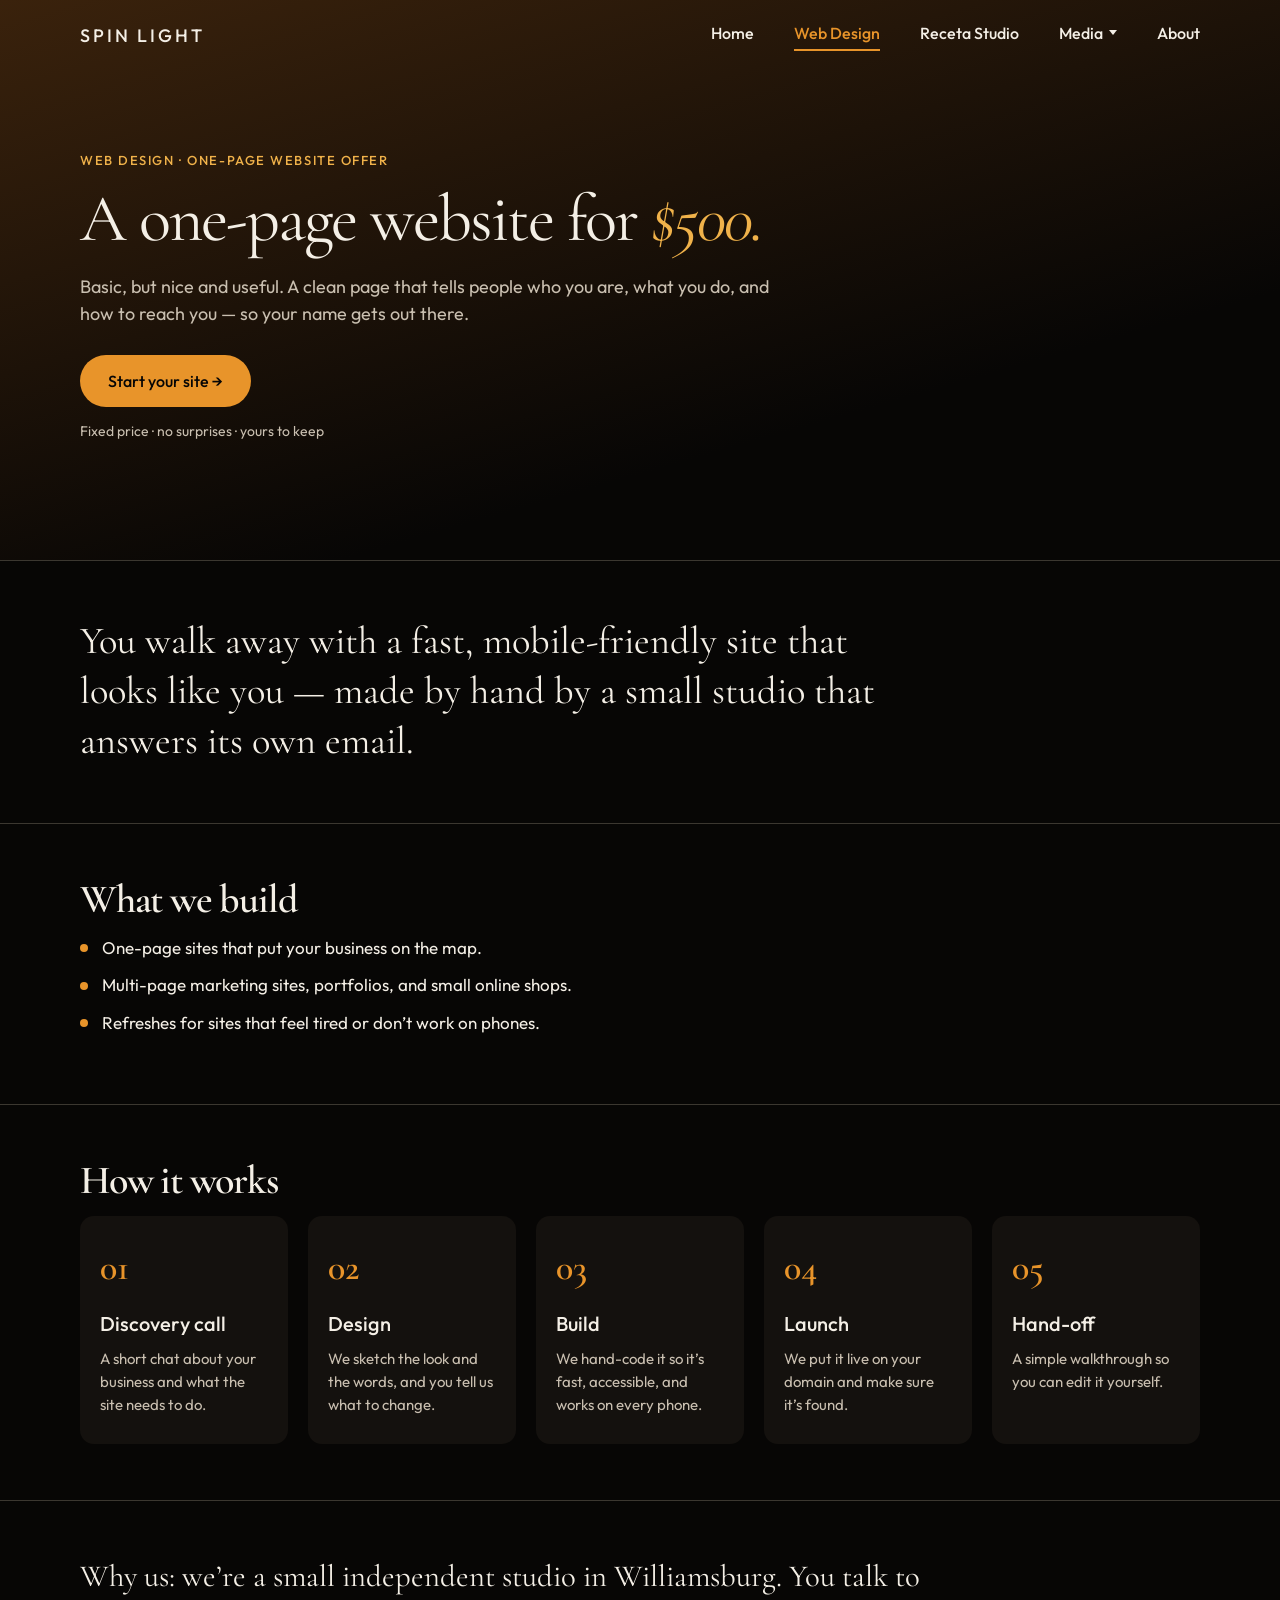
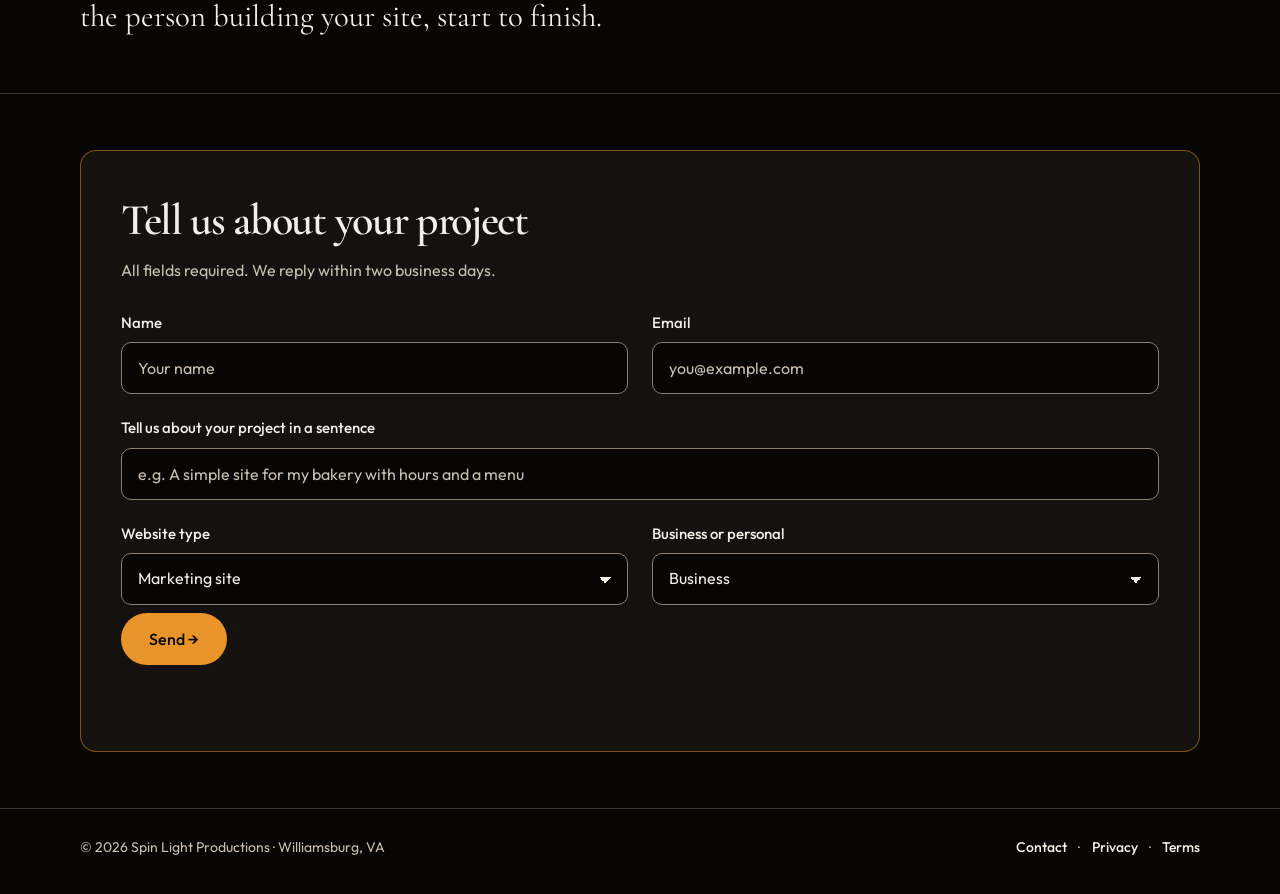
==== start-a-project/index.html @ 0a0a7798 "Redesign the public site from the homepage Figma frames. Home, About, and a new Web Design page foll" ====
<!DOCTYPE html>
<html lang="en">
<head>
  <meta charset="UTF-8">
  <meta name="viewport" content="width=device-width, initial-scale=1.0">
  <title>Web Design — Spin Light Productions</title>
  <meta name="description" content="A one-page website for $500. Basic, but nice and useful. Hand-made in Williamsburg.">
  <meta property="og:title" content="A one-page website for $500">
  <meta property="og:description" content="A clean page that tells people who you are, what you do, and how to reach you.">
  <meta property="og:image" content="https://spinlightproductions.com/assets/work/hero-stage.jpg">
  <link rel="icon" href="/assets/brand/mark.svg" type="image/svg+xml">
  <link rel="apple-touch-icon" href="/assets/brand/apple-touch-icon.png">
  <link rel="preconnect" href="https://fonts.googleapis.com">
  <link rel="preconnect" href="https://fonts.gstatic.com" crossorigin>
  <link href="https://fonts.googleapis.com/css2?family=Cormorant+Garamond:ital,wght@0,400;0,500;0,600;1,400;1,500&family=Outfit:wght@400;500;600&display=swap" rel="stylesheet">
  <link rel="stylesheet" href="/css/site.css?v=4">
</head>
<body>
  <a class="skip" href="#main">Skip to content</a>
  <header class="nav">
    <a class="brand" href="/">Spin Light</a>
    <button class="menu-btn" type="button" aria-expanded="false" aria-controls="nav-panel" aria-label="Open menu"><span></span></button>
    <nav id="nav-panel" class="nav-links" aria-label="Primary">
      <a href="/">Home</a>
      <a href="/start-a-project/" aria-current="page">Web Design</a>
      <a href="/receta.html">Receta Studio</a>
      <div class="nav-drop">
        <button class="nav-drop-btn" type="button" aria-expanded="false" aria-controls="media-menu">Media <span class="caret" aria-hidden="true"></span></button>
        <div id="media-menu" class="nav-menu" hidden>
          <a href="/mishe.html">Mishe Miller Cooking Show</a>
          <a href="/film.html">Star Spangled Adventures (animation)</a>
          <span class="nav-soon">More animation — coming soon</span>
        </div>
      </div>
      <a href="/about.html">About</a>
    </nav>
  </header>

  <main id="main">
    <section class="banner banner-tall">
      <div class="frame">
        <p class="eyebrow">Web design · One-page website offer</p>
        <h1>A one-page website for <em>$500.</em></h1>
        <p class="lede">Basic, but nice and useful. A clean page that tells people who you are, what you do, and how to reach you — so your name gets out there.</p>
        <p class="banner-cta"><a class="btn btn-lg btn-gold" href="#project-form">Start your site →</a></p>
        <p class="fine">Fixed price · no surprises · yours to keep</p>
      </div>
    </section>

    <section class="block">
      <div class="frame">
        <p class="statement">You walk away with a fast, mobile-friendly site that looks like you — made by hand by a small studio that answers its own email.</p>
      </div>
    </section>

    <section class="block">
      <div class="frame">
        <h2>What we build</h2>
        <ul class="gold-list">
          <li>One-page sites that put your business on the map.</li>
          <li>Multi-page marketing sites, portfolios, and small online shops.</li>
          <li>Refreshes for sites that feel tired or don’t work on phones.</li>
        </ul>
      </div>
    </section>

    <section class="block">
      <div class="frame">
        <h2>How it works</h2>
        <div class="steps">
          <article class="step">
            <p class="num">01</p>
            <h3>Discovery call</h3>
            <p>A short chat about your business and what the site needs to do.</p>
          </article>
          <article class="step">
            <p class="num">02</p>
            <h3>Design</h3>
            <p>We sketch the look and the words, and you tell us what to change.</p>
          </article>
          <article class="step">
            <p class="num">03</p>
            <h3>Build</h3>
            <p>We hand-code it so it’s fast, accessible, and works on every phone.</p>
          </article>
          <article class="step">
            <p class="num">04</p>
            <h3>Launch</h3>
            <p>We put it live on your domain and make sure it’s found.</p>
          </article>
          <article class="step">
            <p class="num">05</p>
            <h3>Hand-off</h3>
            <p>A simple walkthrough so you can edit it yourself.</p>
          </article>
        </div>
      </div>
    </section>

    <section class="block">
      <div class="frame">
        <p class="why">Why us: we’re a small independent studio in Williamsburg. You talk to the person building your site, start to finish.</p>
      </div>
    </section>

    <section class="block">
      <div class="frame">
        <form class="form-card" id="project-form" action="mailto:james.miller@spinlightproductions.com" method="post" enctype="text/plain">
          <h2>Tell us about your project</h2>
          <p class="hint">All fields required. We reply within two business days.</p>
          <div class="form-grid">
            <div class="field">
              <label for="name">Name</label>
              <input id="name" name="name" type="text" autocomplete="name" placeholder="Your name" required>
            </div>
            <div class="field">
              <label for="email">Email</label>
              <input id="email" name="email" type="email" autocomplete="email" placeholder="you@example.com" required>
            </div>
            <div class="field field-wide">
              <label for="project">Tell us about your project in a sentence</label>
              <input id="project" name="project" type="text" placeholder="e.g. A simple site for my bakery with hours and a menu" required>
            </div>
            <div class="field">
              <label for="website-type">Website type</label>
              <select id="website-type" name="website_type" required>
                <option value="Marketing site" selected>Marketing site</option>
                <option value="Portfolio">Portfolio</option>
                <option value="E-commerce">E-commerce</option>
                <option value="Other">Other</option>
              </select>
            </div>
            <div class="field">
              <label for="audience">Business or personal</label>
              <select id="audience" name="audience" required>
                <option value="Business" selected>Business</option>
                <option value="Personal">Personal</option>
              </select>
            </div>
          </div>
          <div class="form-actions">
            <button class="btn btn-lg btn-gold" type="submit">Send →</button>
          </div>
          <p class="form-status" id="form-status" role="status"></p>
        </form>
      </div>
    </section>
  </main>

  <footer class="site-footer">
    <div class="frame row">
      <p>© 2026 Spin Light Productions · Williamsburg, VA</p>
      <p class="legal-links"><a href="mailto:james.miller@spinlightproductions.com">Contact</a><span aria-hidden="true">·</span><a href="/privacy.html">Privacy</a><span aria-hidden="true">·</span><a href="/terms.html">Terms</a></p>
    </div>
  </footer>
  <script src="/js/site.js"></script>
</body>
</html>
---- css/site.css ----
:root {
  --bg: #070605;
  --bg-2: #100e0c;
  --bg-3: #181410;
  --ink: #f4efe6;
  --ink-soft: #c9bfb0;
  --ink-faint: #8a7f72;
  --gold: #e8942a;
  --gold-2: #f0b24a;
  --gold-dim: rgba(232, 148, 42, 0.16);
  --rule: rgba(244, 239, 230, 0.12);
  --receta: #6b4c8a;
  --font-display: "Cormorant Garamond", Georgia, serif;
  --font-body: "Outfit", "Segoe UI", sans-serif;
  --font-mark: "Oswald", Impact, sans-serif;
  --wrap: 1180px;
  --nav-h: 72px;
  --ease: cubic-bezier(0.22, 1, 0.36, 1);
  --radius: 18px;
}

*,
*::before,
*::after { box-sizing: border-box; }

html {
  scroll-behavior: smooth;
  background: var(--bg);
  color: var(--ink);
  overflow-x: hidden;
}

html, body { min-height: 100%; min-height: 100dvh; }

body {
  margin: 0;
  font-family: var(--font-body);
  font-size: 17px;
  line-height: 1.55;
  background: var(--bg);
  color: var(--ink);
  text-rendering: optimizeLegibility;
  -webkit-font-smoothing: antialiased;
}

body.nav-open { overflow: hidden; }

img { max-width: 100%; display: block; }
.tile img.cover { background: var(--bg-3); }
.cover-show { object-position: 55% 28%; }
a { color: inherit; }
button { font: inherit; cursor: pointer; background: none; border: 0; color: inherit; }

::selection {
  background: var(--gold);
  color: #1a1208;
}

.skip {
  position: absolute;
  left: 12px;
  top: 12px;
  z-index: 80;
  padding: 8px 12px;
  background: var(--ink);
  color: var(--bg);
  border-radius: 8px;
  transform: translateY(-140%);
}
.skip:focus { transform: none; }

.wrap {
  width: min(100%, calc(var(--wrap) + 48px));
  margin-inline: auto;
  padding-inline: 24px;
}

/* Nav */
.nav {
  position: sticky;
  top: 0;
  z-index: 50;
  display: flex;
  align-items: center;
  justify-content: space-between;
  gap: 16px;
  min-height: calc(var(--nav-h) + env(safe-area-inset-top, 0px));
  padding: env(safe-area-inset-top, 0px) 20px 0;
  background: transparent;
  transition: background 0.3s var(--ease);
}
.nav.is-scrolled {
  background: rgba(7, 6, 5, 0.92);
  backdrop-filter: blur(16px);
  border-bottom: 1px solid var(--rule);
}

.brand {
  display: inline-flex;
  align-items: center;
  min-height: 44px;
  font-family: var(--font-body);
  font-weight: 500;
  font-size: 18px;
  letter-spacing: 0.16em;
  text-transform: uppercase;
  color: var(--ink);
  text-decoration: none;
}
.brand .mark {
  width: 36px;
  height: 36px;
  display: block;
}
.wordmark {
  font-family: var(--font-mark);
  font-weight: 500;
  font-size: 0.95rem;
  letter-spacing: 0.18em;
  text-transform: uppercase;
}

.nav-links {
  display: flex;
  align-items: center;
  gap: 40px;
  font-size: 16px;
  font-weight: 500;
  letter-spacing: 0;
}
.nav-links a {
  text-decoration: none;
  color: var(--ink);
  border-bottom: 2px solid transparent;
  padding-bottom: 4px;
  transition: color 0.15s, border-color 0.15s;
}
.nav-links > a:hover { color: var(--gold); }
.nav-links > a[aria-current="page"] {
  color: var(--gold);
  border-bottom-color: var(--gold);
}

.menu-btn {
  display: none;
  width: 44px;
  height: 44px;
  position: relative;
  border-radius: 10px;
  background: rgba(7, 6, 5, 0.4);
  border: 1px solid var(--rule);
}
.menu-btn span,
.menu-btn span::before,
.menu-btn span::after {
  content: "";
  position: absolute;
  left: 12px;
  right: 12px;
  height: 2px;
  background: var(--ink);
  transition: transform 0.2s var(--ease), opacity 0.2s;
}
.menu-btn span { top: 50%; }
.menu-btn span::before { top: -7px; }
.menu-btn span::after { top: 7px; }
.nav.is-open .menu-btn span { background: transparent; }
.nav.is-open .menu-btn span::before { transform: translateY(7px) rotate(45deg); }
.nav.is-open .menu-btn span::after { transform: translateY(-7px) rotate(-45deg); }

/* Hero */
.hero {
  position: relative;
  min-height: 100svh;
  min-height: 100dvh;
  display: grid;
  align-items: end;
  margin-top: calc(var(--nav-h) * -1);
  padding: calc(var(--nav-h) + 2rem) 0 4.5rem;
}
.hero-media {
  position: absolute;
  inset: 0;
  z-index: 0;
  overflow: hidden;
}
.hero-media img {
  width: 100%;
  height: 100%;
  object-fit: cover;
}
.hero-media img.cover-show { object-position: 78% 28%; }
.hero::after {
  content: "";
  position: absolute;
  inset: 0;
  background:
    linear-gradient(to top, rgba(7, 6, 5, 0.92) 0%, rgba(7, 6, 5, 0.35) 42%, rgba(7, 6, 5, 0.25) 100%),
    radial-gradient(ellipse 70% 50% at 50% 40%, transparent, rgba(7, 6, 5, 0.45));
  z-index: 1;
}
.hero-copy {
  position: relative;
  z-index: 2;
  text-shadow: 0 12px 40px rgba(7, 6, 5, 0.55);
}

/* Show / Film: photo sits beside the type so the subject stays visible */
.hero-split {
  min-height: 100svh;
  min-height: 100dvh;
  display: grid;
  grid-template-columns: minmax(18rem, 0.82fr) minmax(0, 1.18fr);
  align-items: stretch;
  padding: 0;
}
.hero-split::after { content: none; }
.hero-split .hero-media {
  position: relative;
  inset: auto;
  grid-column: 2;
  grid-row: 1;
  min-height: 100%;
}
.hero-split .hero-copy {
  grid-column: 1;
  grid-row: 1;
  display: flex;
  flex-direction: column;
  justify-content: flex-end;
  padding: calc(var(--nav-h) + 3rem) 2.2rem 3.4rem 0;
  background: var(--bg);
  text-shadow: none;
}
.hero-split .hero-media img {
  object-fit: cover;
  object-position: 78% 28%;
}
.hero-split.hero-film .hero-media img {
  object-position: 52% 42%;
}
.eyebrow {
  font-size: 0.72rem;
  font-weight: 500;
  letter-spacing: 0.22em;
  text-transform: uppercase;
  color: var(--gold-2);
  margin: 0 0 1.1rem;
}
h1, h2, .display {
  font-family: var(--font-display);
  font-weight: 500;
  letter-spacing: -0.03em;
  line-height: 0.98;
  margin: 0;
}
h1 {
  font-size: clamp(3.1rem, 8vw, 6.4rem);
  max-width: 14ch;
}
h1 em {
  font-style: italic;
  font-weight: 400;
  color: var(--gold-2);
}
.lede {
  margin: 1.4rem 0 0;
  font-size: clamp(1.05rem, 2vw, 1.28rem);
  color: var(--ink-soft);
  max-width: 36rem;
  line-height: 1.5;
}

.hero-page {
  min-height: 72svh;
  padding-bottom: 3.5rem;
}

/* Sections */
.section {
  padding: 5.5rem 0;
  scroll-margin-top: 5rem;
}
.section-head {
  display: flex;
  justify-content: space-between;
  align-items: baseline;
  gap: 1rem;
  margin-bottom: 1.75rem;
}
.section-head h2 {
  font-size: clamp(2rem, 4vw, 3rem);
}
.kicker {
  color: var(--ink-faint);
  font-size: 0.85rem;
  letter-spacing: 0.14em;
  text-transform: uppercase;
}

/* Work grid */
.work {
  display: grid;
  grid-template-columns: 1.35fr 1fr;
  grid-template-rows: 1fr 1fr;
  gap: 12px;
  min-height: 82vh;
}
.tile {
  position: relative;
  display: flex;
  flex-direction: column;
  justify-content: flex-end;
  overflow: hidden;
  border-radius: var(--radius);
  min-height: 280px;
  text-decoration: none;
  color: var(--ink);
  isolation: isolate;
}
.tile-receta {
  grid-row: 1 / 3;
  min-height: 100%;
  display: block;
}
.tile img.cover {
  position: absolute;
  inset: 0;
  width: 100%;
  height: 100%;
  object-fit: cover;
  z-index: 0;
  transition: transform 0.8s var(--ease);
}
.tile:hover img.cover { transform: scale(1.05); }
.tile::after {
  content: "";
  position: absolute;
  inset: 0;
  z-index: 1;
  background: linear-gradient(to top, rgba(7, 6, 5, 0.92) 0%, rgba(7, 6, 5, 0.2) 55%, rgba(7, 6, 5, 0.08) 100%);
}
.tile-main {
  position: absolute;
  inset: 0;
  z-index: 2;
  display: flex;
  flex-direction: column;
  justify-content: flex-end;
  text-decoration: none;
  color: inherit;
}
.tile-body {
  position: relative;
  z-index: 2;
  padding: 1.6rem 1.5rem 1.4rem;
}
.tile-receta .tile-body { padding-bottom: 4.6rem; }
.tile-receta .tile-stores {
  position: absolute;
  left: 1.5rem;
  right: 1.5rem;
  bottom: 1.25rem;
  z-index: 3;
}
.tile h3 {
  font-family: var(--font-display);
  font-size: clamp(1.6rem, 3vw, 2.4rem);
  font-weight: 500;
  margin: 0 0 0.35rem;
  letter-spacing: -0.02em;
  line-height: 1.05;
}
.tile p {
  margin: 0;
  color: var(--ink-soft);
  font-size: 0.98rem;
  max-width: 34ch;
}
.live {
  display: inline-flex;
  align-items: center;
  gap: 0.4rem;
  font-size: 0.7rem;
  letter-spacing: 0.16em;
  text-transform: uppercase;
  color: var(--gold-2);
  margin-bottom: 0.55rem;
}
.live::before {
  content: "";
  width: 7px;
  height: 7px;
  border-radius: 50%;
  background: #5ad07a;
  box-shadow: 0 0 0 4px rgba(90, 208, 122, 0.18);
}

.tile-stores {
  display: flex;
  flex-wrap: wrap;
  gap: 8px;
  margin-top: 1rem;
}

/* Store badges */
.store-row {
  display: flex;
  flex-wrap: wrap;
  align-items: center;
  gap: 10px;
}
.store-badge {
  display: inline-flex;
  line-height: 0;
  border-radius: 8px;
  overflow: hidden;
  text-decoration: none;
}
.store-badge img {
  height: 40px;
  width: auto;
}
.store-badge:focus-visible {
  outline: 2px solid var(--gold);
  outline-offset: 4px;
}

/* Split band */
.band {
  display: grid;
  grid-template-columns: 1.1fr 0.9fr;
  gap: 0;
  min-height: 70vh;
  background: var(--bg-2);
}
.band-media { min-height: 420px; }
.band-media img {
  width: 100%;
  height: 100%;
  object-fit: cover;
}
.band-copy {
  display: flex;
  flex-direction: column;
  justify-content: center;
  padding: 4rem 3.5rem;
}
.band-copy h2 {
  font-size: clamp(2.2rem, 4.4vw, 3.6rem);
  margin-bottom: 1rem;
}
.band-copy p {
  color: var(--ink-soft);
  max-width: 38rem;
  margin: 0 0 1rem;
}
.band-copy p:last-child { margin-bottom: 0; }

/* Interior pages */
.prose {
  max-width: 40rem;
}
.prose p {
  color: var(--ink-soft);
  margin: 0 0 1.1rem;
}
.links a {
  color: var(--gold-2);
  text-decoration: none;
  border-bottom: 1px solid rgba(240, 178, 74, 0.35);
}
.links a:hover { border-bottom-color: var(--gold-2); }

.feature-list {
  display: grid;
  gap: 1.5rem;
  margin: 2.5rem 0 0;
}
.feature {
  display: grid;
  grid-template-columns: minmax(0, 0.9fr) minmax(0, 1.1fr);
  gap: 2rem;
  align-items: center;
  padding: 1.5rem 0;
  border-top: 1px solid var(--rule);
}
.feature:last-child { border-bottom: 1px solid var(--rule); }
.feature h3 {
  font-family: var(--font-display);
  font-size: 1.8rem;
  margin: 0 0 0.4rem;
}
.feature p { margin: 0; color: var(--ink-soft); }
.phone {
  justify-self: center;
  width: min(280px, 100%);
  border-radius: 28px;
  overflow: hidden;
  border: 1px solid var(--rule);
  background: #1a1220;
  box-shadow: 0 24px 60px rgba(0, 0, 0, 0.45);
}
.phone img { width: 100%; }

.cta-panel {
  margin-top: 3.5rem;
  padding: 2.2rem;
  border-radius: var(--radius);
  background:
    radial-gradient(ellipse at 0% 0%, rgba(107, 76, 138, 0.35), transparent 55%),
    var(--bg-3);
  border: 1px solid var(--rule);
}
.cta-panel h2 {
  font-size: clamp(2rem, 4vw, 2.8rem);
  margin-bottom: 0.6rem;
}
.cta-panel p {
  color: var(--ink-soft);
  margin: 0 0 1.2rem;
}
.web-link {
  display: inline-block;
  margin-top: 0.9rem;
  color: var(--gold-2);
  text-decoration: none;
  font-weight: 500;
  border-bottom: 1px solid rgba(240, 178, 74, 0.4);
}
.web-link:hover { border-bottom-color: var(--gold-2); }

.stills {
  display: grid;
  grid-template-columns: 1fr 1fr;
  gap: 12px;
  margin: 2.4rem 0 0;
}
.stills figure { margin: 0; }
.stills img {
  width: 100%;
  height: 240px;
  object-fit: cover;
  border-radius: 14px;
  background: var(--bg-3);
}
.stills figcaption {
  font-size: 0.78rem;
  color: var(--ink-faint);
  margin-top: 0.45rem;
  letter-spacing: 0.04em;
}

.credits {
  display: grid;
  grid-template-columns: 1fr 1fr;
  gap: 1rem 2rem;
  margin: 2rem 0 0;
}
.credit dt {
  font-size: 0.72rem;
  letter-spacing: 0.16em;
  text-transform: uppercase;
  color: var(--ink-faint);
  margin: 0 0 0.2rem;
}
.credit dd { margin: 0; font-size: 1.05rem; }

.socials {
  display: flex;
  flex-wrap: wrap;
  gap: 0.9rem 1.4rem;
  margin-top: 1.4rem;
}
.socials a {
  color: var(--gold-2);
  text-decoration: none;
}

/* Legal */
.legal-wrap {
  width: min(760px, calc(100% - 40px));
  margin: 0 auto;
  padding: 2.5rem 0 5rem;
}
.legal-wrap h1 {
  font-size: clamp(2.2rem, 5vw, 3.2rem);
  max-width: none;
  margin-bottom: 0.8rem;
}
.legal-wrap h2 {
  font-family: var(--font-display);
  font-size: 1.55rem;
  margin: 2.2rem 0 0.6rem;
}
.legal-wrap h3 {
  font-family: var(--font-body);
  font-size: 1.05rem;
  margin: 1.3rem 0 0.4rem;
}
.legal-wrap p, .legal-wrap li { color: var(--ink-soft); }
.legal-wrap a { color: var(--gold-2); }
.legal-wrap ul { padding-left: 1.2rem; }

/* Footer */
.site-footer {
  padding: 28px 0 36px;
  border-top: 1px solid rgba(138, 127, 114, 0.4);
  font-size: 14px;
  color: var(--ink-soft);
}
.site-footer .row {
  display: flex;
  justify-content: space-between;
  gap: 1.5rem;
  flex-wrap: wrap;
  align-items: flex-start;
}
.site-footer a {
  color: var(--ink);
  font-weight: 500;
  text-decoration: none;
}
.site-footer a:hover { color: var(--gold); }
.site-footer p { margin: 0; }
.legal-links { display: flex; gap: 1.1rem; flex-wrap: wrap; align-items: center; }
.site-footer .legal-links { gap: 0.7rem; }
.meta {
  color: var(--ink-faint);
  font-size: 0.8rem;
  margin-top: 0.35rem;
}

@media (prefers-reduced-motion: reduce) {
  html { scroll-behavior: auto; }
  .tile img.cover { transition: none; }
}

@media (max-width: 860px) {
  .menu-btn { display: block; }
  .nav-links {
    position: fixed;
    inset: 0;
    flex-direction: column;
    justify-content: center;
    gap: 1.6rem;
    font-size: 1.4rem;
    font-family: var(--font-display);
    background: #070605;
    opacity: 0;
    visibility: hidden;
    pointer-events: none;
    transition: opacity 0.25s;
  }
  .nav.is-open .nav-links {
    opacity: 1;
    visibility: visible;
    pointer-events: auto;
  }
  .work {
    grid-template-columns: 1fr;
    grid-template-rows: none;
    min-height: 0;
  }
  .tile-receta { grid-row: auto; min-height: 520px; }
  .band { grid-template-columns: 1fr; }
  .band-copy { padding: 2.4rem 1.4rem 3rem; }
  .feature { grid-template-columns: 1fr; }
  .feature .phone { order: -1; }
  .credits { grid-template-columns: 1fr; }
  .stills { grid-template-columns: 1fr; }
  .stills img { height: 200px; }
  .nav { padding-inline: 16px; }
  .hero, .hero-page { padding-bottom: 3.25rem; }
  .hero-split {
    grid-template-columns: 1fr;
    min-height: 0;
  }
  .hero-split .hero-media {
    grid-column: 1;
    grid-row: 1;
    min-height: 56vh;
    margin-top: var(--nav-h);
  }
  .hero-split .hero-copy {
    grid-column: 1;
    grid-row: 2;
    padding: 1.8rem 0 2.6rem;
  }
  .wrap { padding-inline: 18px; }
  .lede { max-width: none; }
}

@media (max-width: 520px) {
  .tile { min-height: 340px; }
  .tile-receta { min-height: 440px; }
  h1 { font-size: clamp(2.6rem, 12vw, 3.4rem); }
}

/* Homepage redesign */
:focus-visible {
  outline: 2px solid var(--gold);
  outline-offset: 2px;
}

.frame {
  width: min(1280px, calc(100% - 40px));
  margin-inline: auto;
}

.nav-drop { position: relative; }
.nav-drop-btn {
  display: inline-flex;
  align-items: center;
  gap: 6px;
  margin: 0;
  padding: 0 0 4px;
  border: 0;
  border-bottom: 2px solid transparent;
  background: none;
  color: var(--ink);
  font: inherit;
  font-weight: 500;
  letter-spacing: 0;
  border-radius: 2px;
}
.nav-drop-btn:hover,
.nav-drop.is-open .nav-drop-btn,
.nav-drop.is-section .nav-drop-btn { color: var(--gold); }
.nav-drop.is-section .nav-drop-btn { border-bottom-color: var(--gold); }
.caret {
  width: 0;
  height: 0;
  border-left: 4px solid transparent;
  border-right: 4px solid transparent;
  border-top: 5px solid currentColor;
}
.nav-drop.is-open .caret {
  border-top: 0;
  border-bottom: 5px solid currentColor;
}
.nav-menu {
  position: absolute;
  top: calc(100% + 14px);
  left: 0;
  z-index: 60;
  display: flex;
  flex-direction: column;
  gap: 2px;
  width: 300px;
  padding: 8px;
  background: #14110e;
  border: 1px solid rgba(138, 127, 114, 0.5);
  border-radius: 12px;
}
.nav-menu[hidden] { display: none; }
.nav-menu a,
.nav-soon {
  display: block;
  padding: 12px 14px;
  border: 0;
  border-radius: 8px;
  color: var(--ink);
  font-size: 15px;
  font-weight: 400;
  letter-spacing: 0;
  text-align: left;
}
.nav-soon { color: var(--ink-faint); }
.nav-menu a:hover { color: var(--gold); }
.nav-menu a[aria-current="page"] {
  color: var(--gold);
  border-bottom-color: transparent;
}

.home-hero,
.banner {
  position: relative;
  margin-top: calc(-1 * (var(--nav-h) + env(safe-area-inset-top, 0px)));
}
.home-hero {
  display: flex;
  align-items: flex-end;
  min-height: 480px;
  padding: 150px 0 56px;
  overflow: hidden;
}
.home-hero .hero-photo,
.home-hero .hero-scrim {
  position: absolute;
  inset: 0;
  width: 100%;
  height: 100%;
}
.home-hero .hero-photo { object-fit: cover; object-position: center center; }
.home-hero .hero-scrim {
  background: linear-gradient(to bottom, rgba(7, 6, 5, 0.55), #070605);
}
.home-hero .frame,
.banner .frame { position: relative; z-index: 1; }
.home-hero .eyebrow,
.banner .eyebrow {
  margin: 0;
  font-size: 13px;
  letter-spacing: 0.12em;
}
.home-hero h1,
.banner h1 {
  max-width: 1000px;
  margin: 12px 0 16px;
  font-weight: 400;
  font-size: clamp(44px, 5.2vw, 76px);
  line-height: 1.12;
}
.home-hero .lede,
.banner .lede {
  max-width: 720px;
  margin: 0;
  color: var(--ink-soft);
  font-size: 18px;
}

.offers {
  display: grid;
  grid-template-columns: repeat(3, minmax(0, 1fr));
  gap: 24px;
  margin-top: 32px;
}
.offer {
  display: flex;
  flex-direction: column;
  align-items: flex-start;
  gap: 14px;
  min-height: 300px;
  padding: 36px 28px 28px;
  background: #14110e;
  border: 1px solid var(--gold);
  border-radius: 16px;
  color: inherit;
  text-decoration: none;
}
.offer-purple { border-color: #6b4c8a; }
.offer h2,
.plain-card h2 {
  margin: 0;
  font-family: var(--font-display);
  font-weight: 600;
  font-size: 38px;
  line-height: 1.15;
}
.offer p {
  margin: 0;
  max-width: 34ch;
  color: var(--ink-soft);
  font-size: 17px;
}
.pill,
.btn {
  display: inline-flex;
  align-items: center;
  justify-content: center;
  min-height: 44px;
  padding: 0 22px;
  border: 0;
  border-radius: 22px;
  background: var(--gold);
  color: var(--bg);
  font: inherit;
  font-size: 16px;
  font-weight: 500;
  line-height: 1;
  text-decoration: none;
  cursor: pointer;
}
.pill-lg,
.btn-lg { min-height: 52px; padding: 0 28px; border-radius: 26px; }
.offer .pill { margin-top: auto; }
.offer-purple .pill { background: #6b4c8a; color: var(--ink); }
.offer:hover,
.offer:focus-visible,
.plain-card:hover { background: #1b1713; }
.offer-gold:hover,
.offer-gold:focus-visible { box-shadow: inset 0 0 0 1px var(--gold); }
.offer-purple:hover,
.offer-purple:focus-visible { box-shadow: inset 0 0 0 1px #6b4c8a; }
.offer-gold:hover .pill,
.offer-gold:focus-visible .pill,
.btn-gold:hover { background: #f0a440; }
.offer-purple:hover .pill,
.offer-purple:focus-visible .pill { background: #7a5a9c; }

.studio {
  margin-top: 80px;
  padding: 40px 0 72px;
  border-top: 1px solid rgba(138, 127, 114, 0.4);
}
.studio h2,
.block h2,
.contact-block h2 {
  margin: 0 0 16px;
  font-size: clamp(32px, 4vw, 48px);
}
.studio h2 { font-weight: 400; }
.block h2,
.contact-block h2,
.form-card h2 { font-weight: 600; }
.studio p {
  max-width: 62ch;
  margin: 0;
  color: var(--ink-soft);
  font-size: 17px;
}

.banner {
  min-height: 440px;
  padding: 150px 0 72px;
  background: linear-gradient(167deg, #3a220c 0%, #070605 71%);
}
.banner-tall {
  min-height: 560px;
  background: linear-gradient(164deg, #3a220c 0%, #070605 71%);
}
.fine {
  margin: 14px 0 0;
  color: var(--ink-soft);
  font-size: 14px;
}
.block {
  padding: 56px 0;
  border-top: 1px solid rgba(138, 127, 114, 0.4);
}
.block h2 { font-size: 40px; }
.form-card h2 { font-size: 44px; }
.contact-block h2 { font-size: 40px; }
.statement,
.why {
  margin: 0;
  font-family: var(--font-display);
  font-weight: 400;
  line-height: 1.3;
}
.statement { max-width: 22em; font-size: clamp(28px, 3vw, 40px); }
.why { max-width: 28em; font-size: clamp(24px, 2.4vw, 32px); }
.gold-list {
  margin: 8px 0 0;
  padding: 0;
  list-style: none;
}
.gold-list li {
  position: relative;
  margin: 0.7rem 0;
  padding-left: 22px;
  color: var(--ink);
}
.gold-list li::before {
  content: "";
  position: absolute;
  left: 0;
  top: 0.55em;
  width: 8px;
  height: 8px;
  border-radius: 50%;
  background: var(--gold);
}
.steps {
  display: grid;
  grid-template-columns: repeat(5, minmax(0, 1fr));
  gap: 20px;
}
.step {
  min-height: 220px;
  padding: 24px 20px 28px;
  background: #14110e;
  border-radius: 14px;
}
.step .num {
  margin: 0 0 12px;
  font-family: var(--font-display);
  font-weight: 600;
  font-size: 36px;
  color: var(--gold);
}
.step h3 {
  margin: 0 0 8px;
  font-family: var(--font-body);
  font-weight: 500;
  font-size: 20px;
}
.step p { margin: 0; color: var(--ink-soft); font-size: 15px; }

#project-form { scroll-margin-top: 96px; }
.form-card {
  padding: 48px 40px;
  background: #14110e;
  border: 1px solid rgba(232, 148, 42, 0.5);
  border-radius: 16px;
}
.form-card h2 { margin-top: 0; }
.hint { margin: 0 0 28px; color: var(--ink-soft); font-size: 16px; }
.form-grid {
  display: grid;
  grid-template-columns: 1fr 1fr;
  gap: 22px 24px;
}
.field-wide { grid-column: 1 / -1; }
.field label {
  display: block;
  margin-bottom: 8px;
  font-size: 15px;
  font-weight: 500;
}
.field input,
.field select {
  width: 100%;
  height: 52px;
  padding: 0 16px;
  border: 1px solid var(--ink-faint);
  border-radius: 10px;
  background: var(--bg);
  color: var(--ink);
  font: inherit;
  font-size: 16px;
}
.field input::placeholder { color: var(--ink-soft); }
.field select {
  appearance: none;
  padding-right: 42px;
  background-image:
    linear-gradient(45deg, transparent 50%, var(--ink) 50%),
    linear-gradient(135deg, var(--ink) 50%, transparent 50%);
  background-position: calc(100% - 22px) 23px, calc(100% - 16px) 23px;
  background-size: 6px 6px, 6px 6px;
  background-repeat: no-repeat;
}
.field input:focus-visible,
.field select:focus-visible { border: 2px solid var(--gold); }
.form-actions { margin-top: 8px; }
.form-status { min-height: 1.4em; margin: 14px 0 0; color: var(--ink-soft); }

.offerings {
  display: grid;
  grid-template-columns: repeat(4, minmax(0, 1fr));
  gap: 24px;
}
.plain-card {
  display: flex;
  flex-direction: column;
  min-height: 240px;
  padding: 32px 28px;
  background: #14110e;
  border: 1px solid var(--gold);
  border-radius: 16px;
}
.plain-card.purple { border-color: #6b4c8a; }
.plain-card h2 { font-size: 30px; }
.plain-card p {
  margin: auto 0 0;
  padding-top: 28px;
  color: var(--ink-soft);
  font-size: 17px;
}
.about-body { padding: 72px 0 24px; }
.about-body .offerings { margin-top: 40px; }
.banner-cta { margin: 28px 0 0; }
.contact-block {
  padding: 56px 0 72px;
  border-top: 1px solid rgba(138, 127, 114, 0.4);
}
.address {
  margin: 0 0 18px;
  color: var(--ink-soft);
  font-size: 17px;
  line-height: 1.45;
}
.email-link {
  color: var(--gold);
  font-size: 18px;
  font-weight: 500;
  text-decoration: none;
}
.email-link:hover { color: #f0a440; }
.contact-block .btn { margin-top: 28px; }

@media (min-width: 1200px) {
  .nav { padding-inline: max(80px, calc((100% - 1280px) / 2)); }
  .frame { width: min(1280px, calc(100% - 160px)); }
}

@media (max-width: 1000px) {
  .steps { grid-template-columns: repeat(2, minmax(0, 1fr)); }
  .offerings { grid-template-columns: 1fr 1fr; }
}

@media (max-width: 860px) {
  .brand { font-size: 16px; }
  .nav { padding-inline: 20px; }
  .menu-btn { z-index: 70; }
  .nav-links {
    align-items: flex-start;
    justify-content: flex-start;
    gap: 22px;
    padding: 104px 20px 48px;
    overflow: auto;
    font-family: var(--font-body);
    font-size: 18px;
    font-weight: 500;
  }
  .nav-drop { width: 100%; }
  .nav-menu {
    position: static;
    width: 100%;
    margin-top: 8px;
    background: transparent;
    border: 0;
    padding: 0 0 0 8px;
  }
  .home-hero {
    min-height: 380px;
    padding: 110px 0 28px;
  }
  .home-hero .eyebrow,
  .banner .eyebrow { font-size: 11px; }
  .home-hero h1,
  .banner h1 { font-size: 44px; }
  .home-hero .lede { font-size: 15px; }
  .offers { grid-template-columns: 1fr; gap: 16px; margin-top: 20px; }
  .offer { min-height: 200px; padding: 24px 28px; }
  .offer h2 { font-size: 30px; }
  .offer p { font-size: 15px; }
  .studio { margin-top: 40px; }
  .studio h2 { font-size: 32px; }
  .site-footer .row { flex-direction: column; align-items: flex-start; gap: 12px; }
  .banner { min-height: 0; padding-top: 120px; }
}

@media (max-width: 720px) {
  .form-grid { grid-template-columns: 1fr; }
  .form-card { padding: 28px 20px; }
  .offerings { grid-template-columns: 1fr; }
}
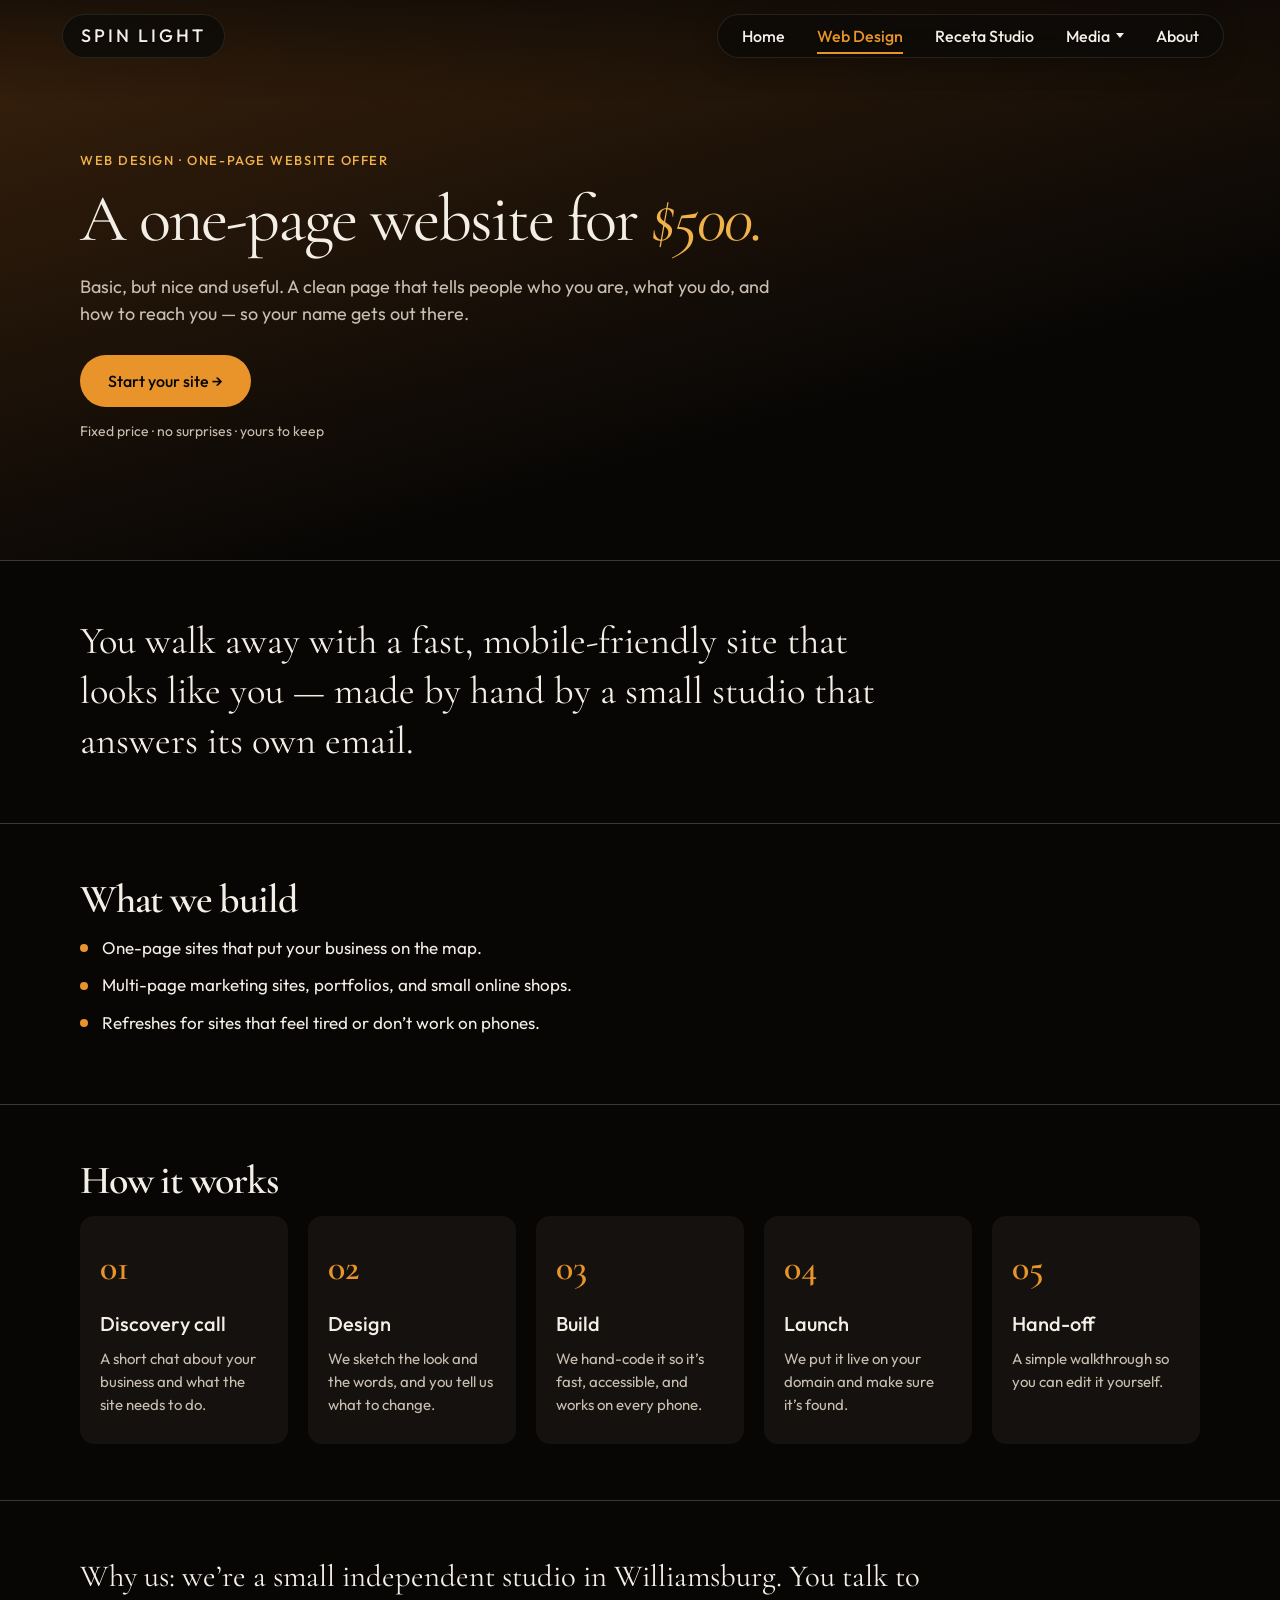
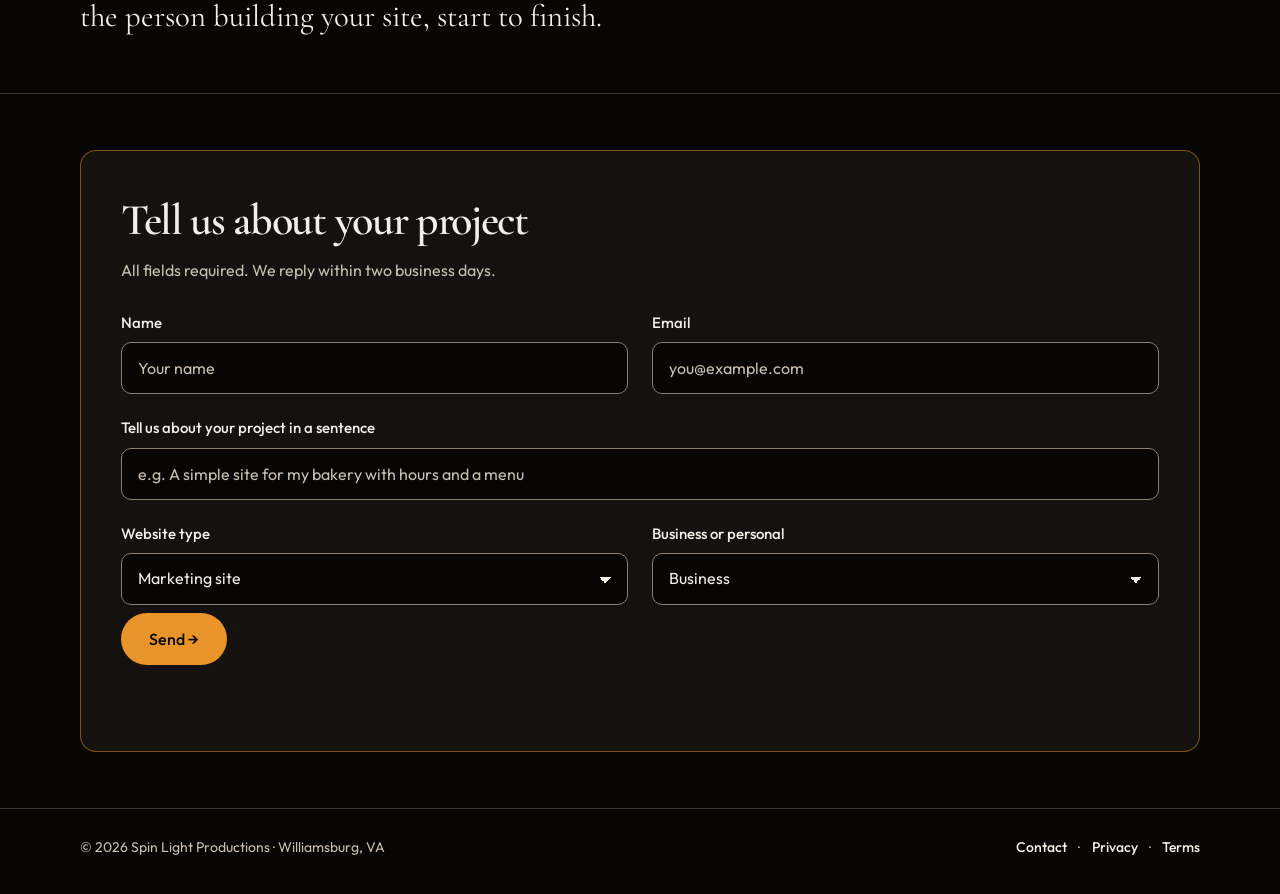
==== commit 96124e37: "Nav legibility over hero images; add Mishelle and phone numbers to contacts" ====
--- a/start-a-project/index.html
+++ b/start-a-project/index.html
@@ -13,7 +13,7 @@
   <link rel="preconnect" href="https://fonts.googleapis.com">
   <link rel="preconnect" href="https://fonts.gstatic.com" crossorigin>
   <link href="https://fonts.googleapis.com/css2?family=Cormorant+Garamond:ital,wght@0,400;0,500;0,600;1,400;1,500&family=Outfit:wght@400;500;600&display=swap" rel="stylesheet">
-  <link rel="stylesheet" href="/css/site.css?v=4">
+  <link rel="stylesheet" href="/css/site.css?v=6">
 </head>
 <body>
   <a class="skip" href="#main">Skip to content</a>
@@ -105,7 +105,12 @@
 
     <section class="block">
       <div class="frame">
-        <form class="form-card" id="project-form" action="mailto:james.miller@spinlightproductions.com" method="post" enctype="text/plain">
+        <form class="form-card" id="project-form" action="https://api.web3forms.com/submit" method="POST">
+          <input type="hidden" name="access_key" value="146d730f-ac1d-45dd-ad04-c5a6b8982490">
+          <input type="hidden" name="subject" value="New website project">
+          <input type="hidden" name="from_name" value="Spin Light Productions">
+          <input type="hidden" name="redirect" value="https://spinlightproductions.com/start-a-project/#sent">
+          <input class="botcheck" type="checkbox" name="botcheck" tabindex="-1" autocomplete="off" aria-hidden="true">
           <h2>Tell us about your project</h2>
           <p class="hint">All fields required. We reply within two business days.</p>
           <div class="form-grid">
@@ -119,11 +124,11 @@
             </div>
             <div class="field field-wide">
               <label for="project">Tell us about your project in a sentence</label>
-              <input id="project" name="project" type="text" placeholder="e.g. A simple site for my bakery with hours and a menu" required>
+              <input id="project" name="message" type="text" placeholder="e.g. A simple site for my bakery with hours and a menu" required>
             </div>
             <div class="field">
               <label for="website-type">Website type</label>
-              <select id="website-type" name="website_type" required>
+              <select id="website-type" name="Website type" required>
                 <option value="Marketing site" selected>Marketing site</option>
                 <option value="Portfolio">Portfolio</option>
                 <option value="E-commerce">E-commerce</option>
@@ -132,7 +137,7 @@
             </div>
             <div class="field">
               <label for="audience">Business or personal</label>
-              <select id="audience" name="audience" required>
+              <select id="audience" name="Business or personal" required>
                 <option value="Business" selected>Business</option>
                 <option value="Personal">Personal</option>
               </select>
@@ -153,6 +158,6 @@
       <p class="legal-links"><a href="mailto:james.miller@spinlightproductions.com">Contact</a><span aria-hidden="true">·</span><a href="/privacy.html">Privacy</a><span aria-hidden="true">·</span><a href="/terms.html">Terms</a></p>
     </div>
   </footer>
-  <script src="/js/site.js"></script>
+  <script src="/js/site.js?v=5"></script>
 </body>
 </html>
--- a/css/site.css
+++ b/css/site.css
@@ -1036,6 +1036,18 @@
 .field select:focus-visible { border: 2px solid var(--gold); }
 .form-actions { margin-top: 8px; }
 .form-status { min-height: 1.4em; margin: 14px 0 0; color: var(--ink-soft); }
+.form-card .statement { max-width: 16em; }
+.form-card button:disabled { opacity: 0.7; cursor: wait; }
+.botcheck {
+  position: absolute;
+  width: 1px;
+  height: 1px;
+  margin: -1px;
+  padding: 0;
+  overflow: hidden;
+  clip: rect(0, 0, 0, 0);
+  border: 0;
+}
 
 .offerings {
   display: grid;
@@ -1138,3 +1150,104 @@
   .form-card { padding: 28px 20px; }
   .offerings { grid-template-columns: 1fr; }
 }
+
+/* Nav legibility over any hero (photo, video, slides).
+   Links and wordmark sit on dark translucent pills; a soft top scrim
+   and text-shadow add depth. Pill alpha 0.8 keeps white and orange text
+   above 4.5:1 even over pure white. Solid rgba is the fallback when
+   backdrop-filter is unsupported. */
+.nav::before {
+  content: "";
+  position: absolute;
+  inset: 0 0 -28px;
+  z-index: -1;
+  pointer-events: none;
+  background: linear-gradient(to bottom, rgba(7, 6, 5, 0.6), rgba(7, 6, 5, 0));
+  transition: opacity 0.3s var(--ease);
+}
+.nav.is-scrolled::before { opacity: 0; }
+.brand,
+.nav-links a,
+.nav-drop-btn { text-shadow: 0 1px 2px rgba(0, 0, 0, 0.55); }
+.brand {
+  padding: 0 18px;
+  margin-left: -18px;
+  border-radius: 999px;
+  background: rgba(12, 10, 8, 0.8);
+  border: 1px solid rgba(244, 239, 230, 0.1);
+}
+.menu-btn {
+  background: rgba(12, 10, 8, 0.8);
+  border-color: rgba(244, 239, 230, 0.16);
+}
+.menu-btn span::before,
+.menu-btn span::after { left: 0; right: 0; }
+@supports ((backdrop-filter: blur(1px)) or (-webkit-backdrop-filter: blur(1px))) {
+  .brand,
+  .menu-btn {
+    -webkit-backdrop-filter: blur(14px) saturate(1.2);
+    backdrop-filter: blur(14px) saturate(1.2);
+  }
+}
+.nav.is-scrolled .brand {
+  background: transparent;
+  border-color: transparent;
+}
+.nav-links a:focus-visible,
+.nav-drop-btn:focus-visible,
+.brand:focus-visible,
+.menu-btn:focus-visible {
+  outline: 2px solid var(--gold-2);
+  outline-offset: 3px;
+}
+
+@media (min-width: 861px) {
+  .nav-links {
+    gap: 32px;
+    min-height: 44px;
+    padding: 0 24px;
+    margin-right: -24px;
+    border-radius: 999px;
+    background: rgba(12, 10, 8, 0.8);
+    border: 1px solid rgba(244, 239, 230, 0.1);
+    box-shadow: 0 6px 24px rgba(0, 0, 0, 0.25);
+  }
+  .nav-links > a,
+  .nav-drop-btn { padding-top: 6px; }
+  @supports ((backdrop-filter: blur(1px)) or (-webkit-backdrop-filter: blur(1px))) {
+    .nav-links {
+      -webkit-backdrop-filter: blur(14px) saturate(1.2);
+      backdrop-filter: blur(14px) saturate(1.2);
+    }
+  }
+  .nav-menu { left: auto; right: -12px; }
+  .nav.is-scrolled .nav-links {
+    background: transparent;
+    border-color: transparent;
+    box-shadow: none;
+  }
+}
+
+@media (max-width: 860px) {
+  .brand { padding: 0 14px; margin-left: -10px; }
+}
+
+/* Contact list */
+.contact-list {
+  display: grid;
+  gap: 14px;
+  margin: 0 0 6px;
+}
+.contact-list p { margin: 0; }
+.contact-name {
+  display: block;
+  margin-bottom: 2px;
+  color: var(--ink-soft);
+  font-size: 15px;
+}
+.contact-sep { margin: 0 10px; color: var(--ink-faint); }
+.contact-list a[href^="tel:"] { white-space: nowrap; }
+@media (max-width: 520px) {
+  .contact-list .email-link { display: block; width: fit-content; }
+  .contact-list .contact-sep { display: none; }
+}
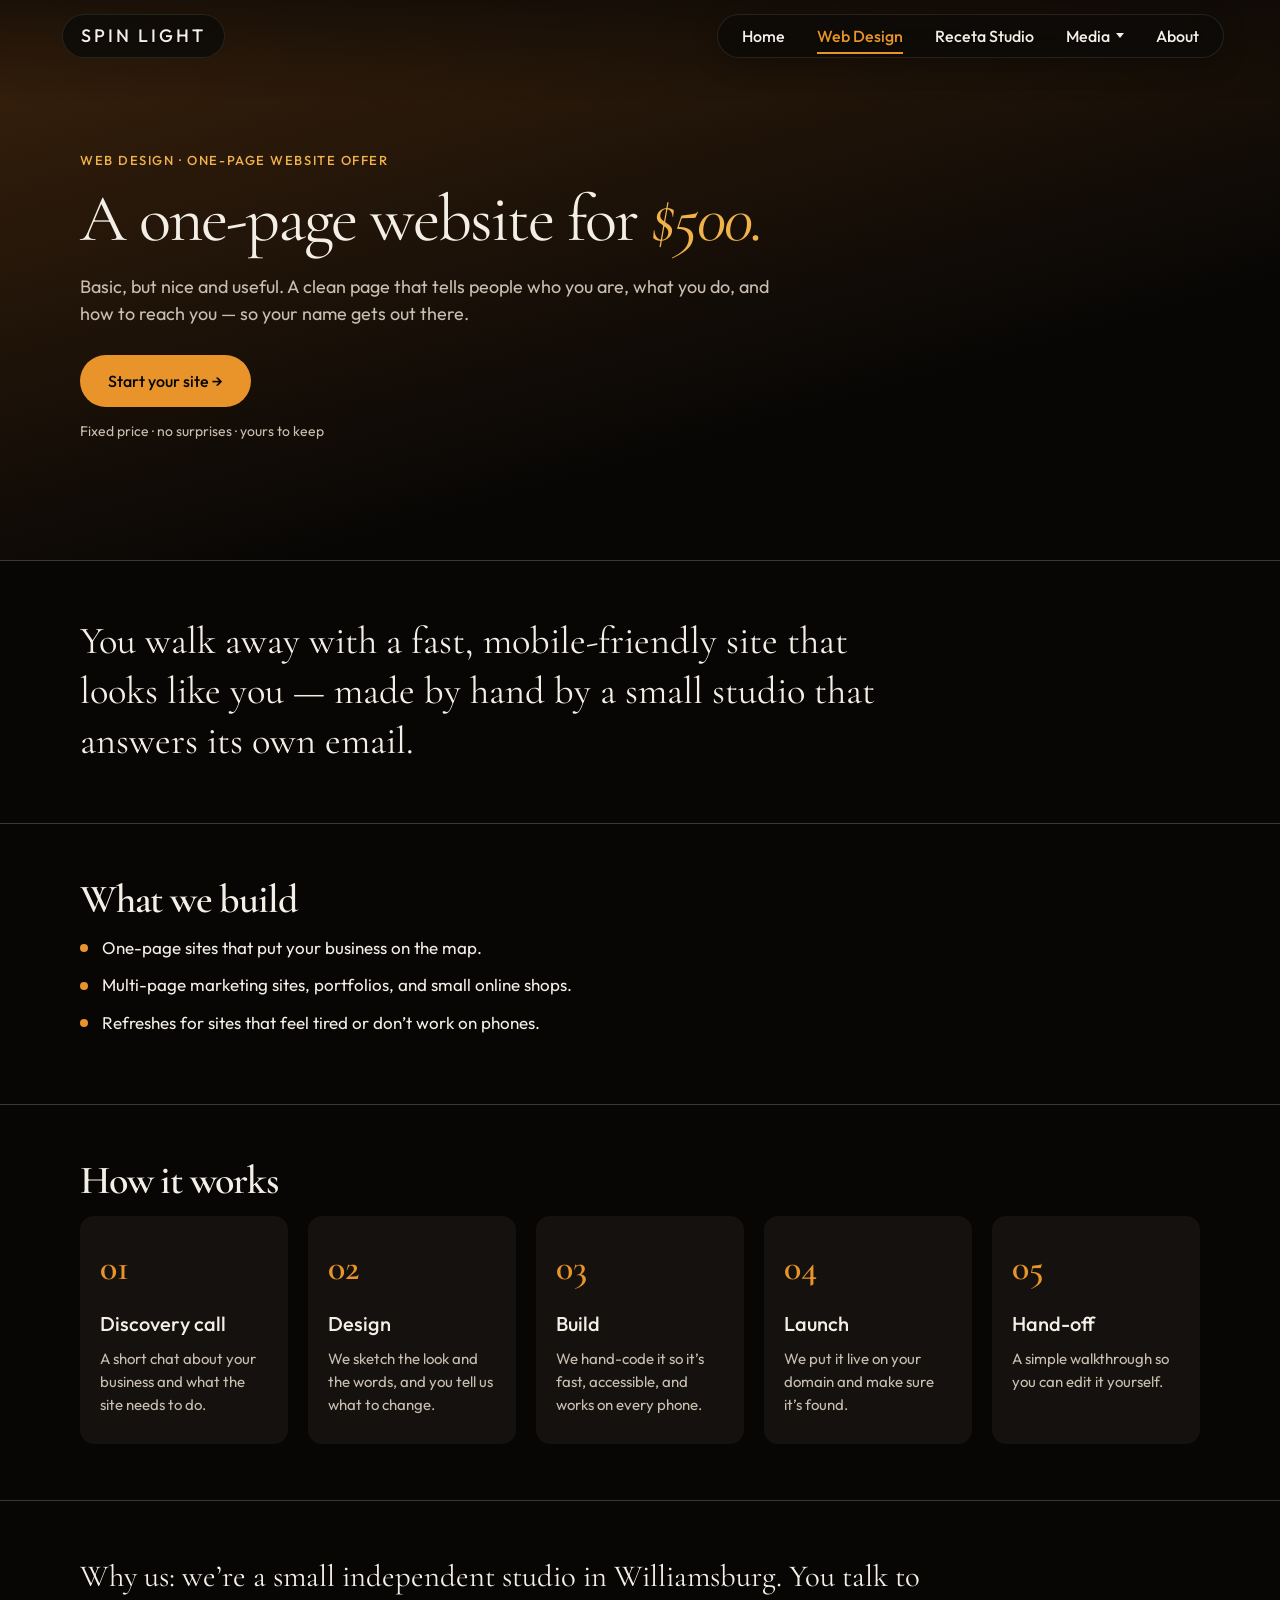
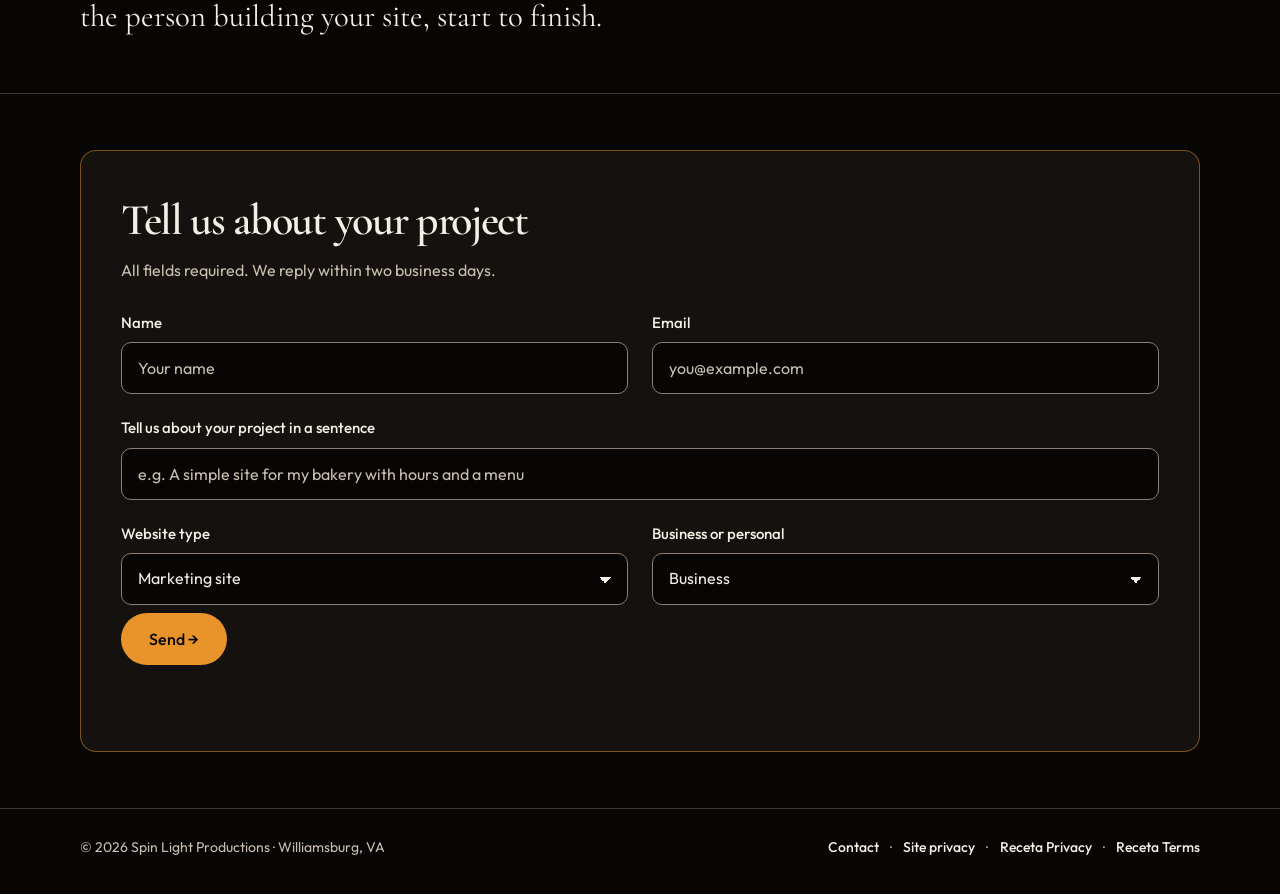
==== commit f2f2aa12: "Receta/show copy fixes, WebP images with lazy loading, site privacy note and analytics placeholder" ====
--- a/start-a-project/index.html
+++ b/start-a-project/index.html
@@ -13,7 +13,7 @@
   <link rel="preconnect" href="https://fonts.googleapis.com">
   <link rel="preconnect" href="https://fonts.gstatic.com" crossorigin>
   <link href="https://fonts.googleapis.com/css2?family=Cormorant+Garamond:ital,wght@0,400;0,500;0,600;1,400;1,500&family=Outfit:wght@400;500;600&display=swap" rel="stylesheet">
-  <link rel="stylesheet" href="/css/site.css?v=6">
+  <link rel="stylesheet" href="/css/site.css?v=8">
 </head>
 <body>
   <a class="skip" href="#main">Skip to content</a>
@@ -155,9 +155,13 @@
   <footer class="site-footer">
     <div class="frame row">
       <p>© 2026 Spin Light Productions · Williamsburg, VA</p>
-      <p class="legal-links"><a href="mailto:james.miller@spinlightproductions.com">Contact</a><span aria-hidden="true">·</span><a href="/privacy.html">Privacy</a><span aria-hidden="true">·</span><a href="/terms.html">Terms</a></p>
+      <p class="legal-links"><a href="/about.html#contact">Contact</a><span aria-hidden="true">·</span><a href="/site-privacy.html">Site privacy</a><span aria-hidden="true">·</span><a href="/privacy.html">Receta Privacy</a><span aria-hidden="true">·</span><a href="/terms.html">Receta Terms</a></p>
     </div>
   </footer>
   <script src="/js/site.js?v=5"></script>
+  <!-- CLOUDFLARE WEB ANALYTICS: placeholder. Replace with the beacon snippet from
+       Cloudflare dashboard > Analytics & Logs > Web Analytics > spinlightproductions.com, e.g.
+       <script defer src="https://static.cloudflareinsights.com/beacon.min.js" data-cf-beacon='{"token": "SITE_TOKEN_HERE"}'></script>
+       (Not needed if Cloudflare's automatic setup is turned on for the proxied site.) -->
 </body>
 </html>
--- a/css/site.css
+++ b/css/site.css
@@ -45,7 +45,8 @@
 
 body.nav-open { overflow: hidden; }
 
-img { max-width: 100%; display: block; }
+img { max-width: 100%; height: auto; display: block; }
+picture { display: contents; }
 .tile img.cover { background: var(--bg-3); }
 .cover-show { object-position: 55% 28%; }
 a { color: inherit; }
@@ -1251,3 +1252,5 @@
   .contact-list .email-link { display: block; width: fit-content; }
   .contact-list .contact-sep { display: none; }
 }
+/* Land below the sticky nav when following /about.html#contact */
+#contact { scroll-margin-top: calc(var(--nav-h) + env(safe-area-inset-top, 0px) + 8px); }
